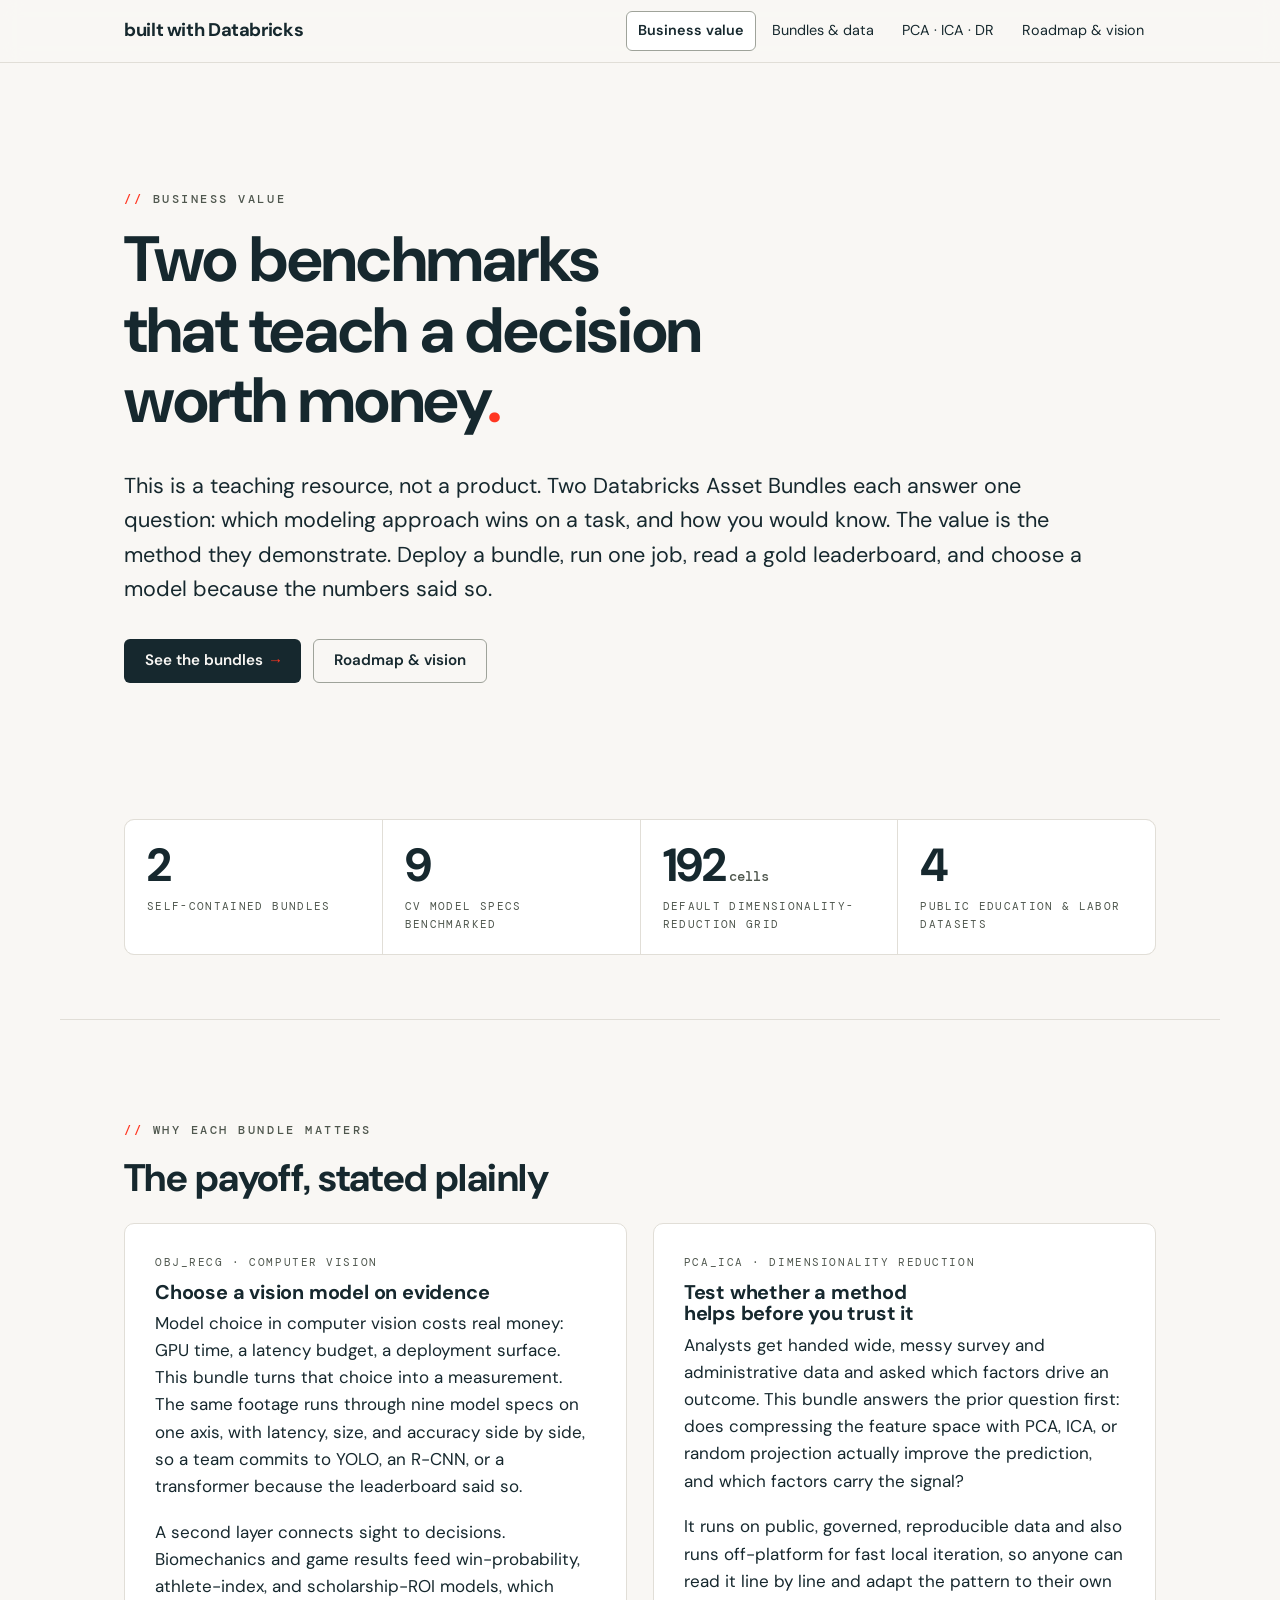
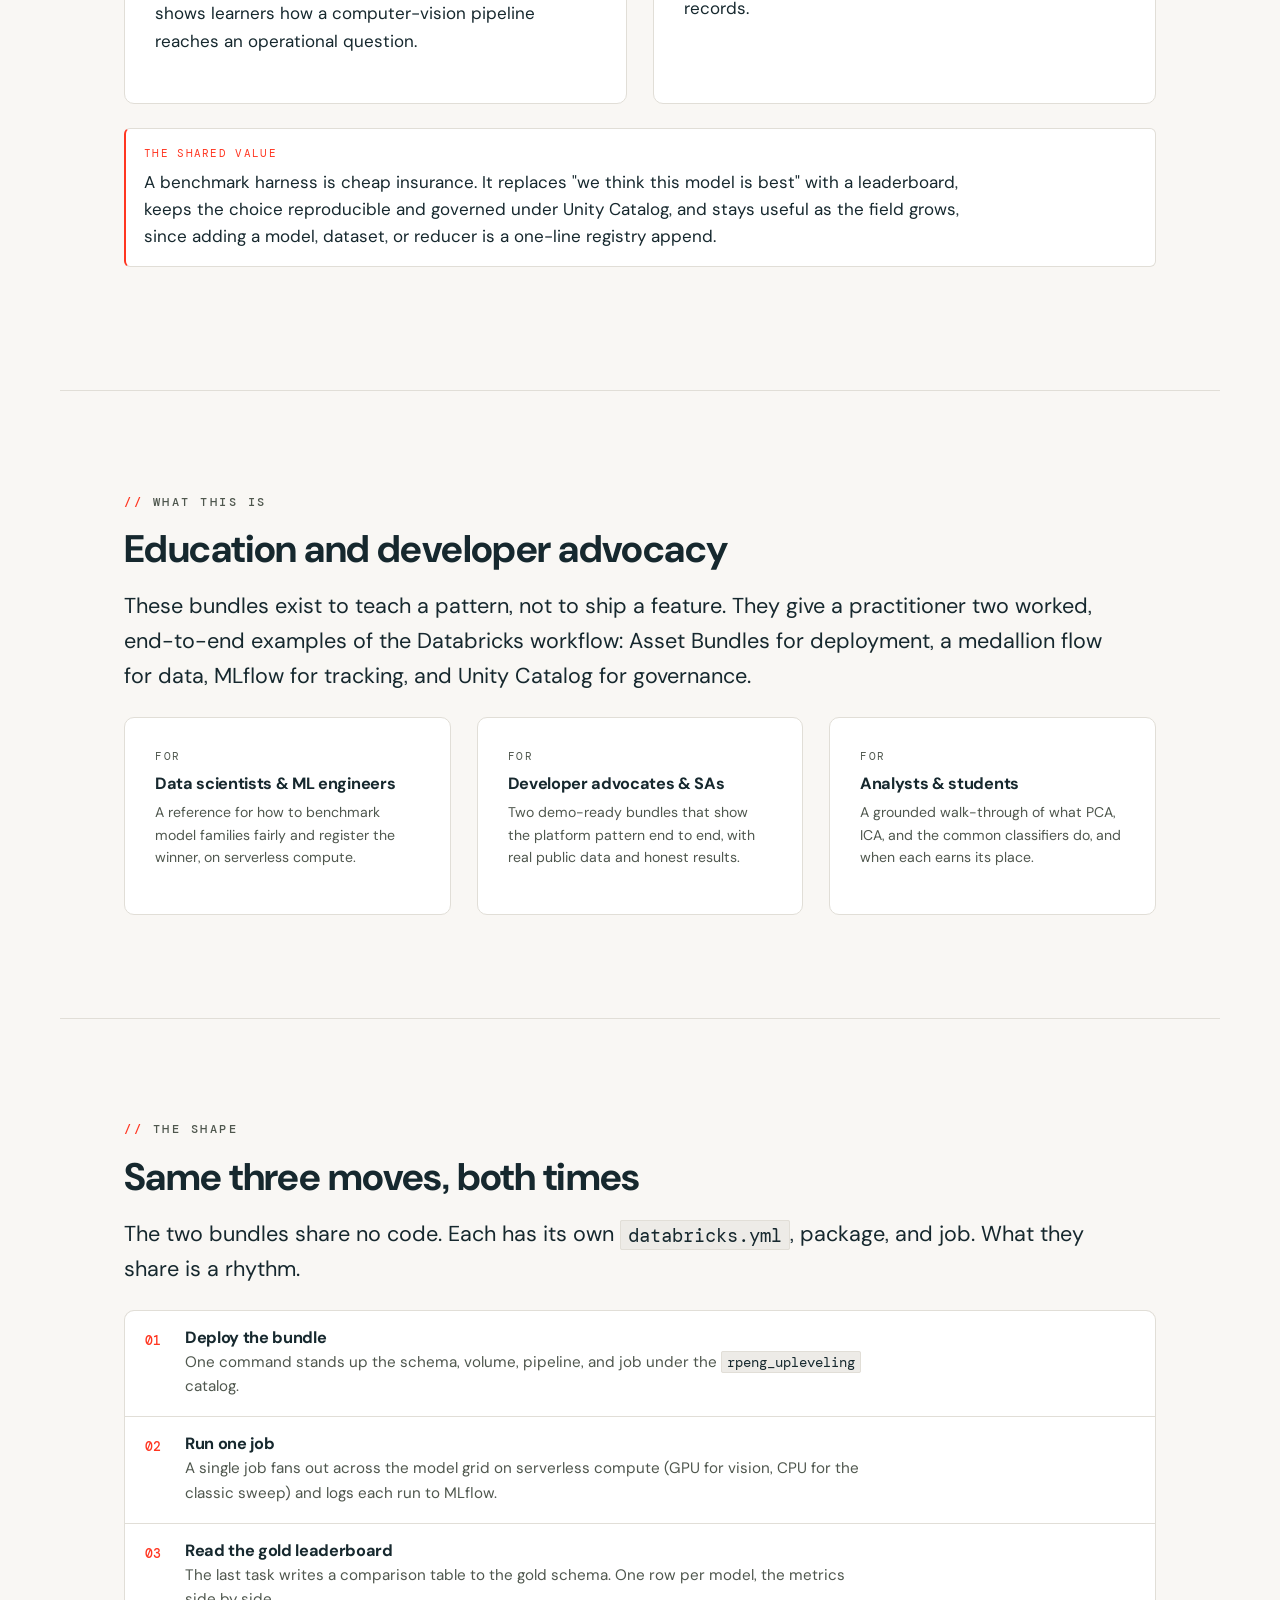
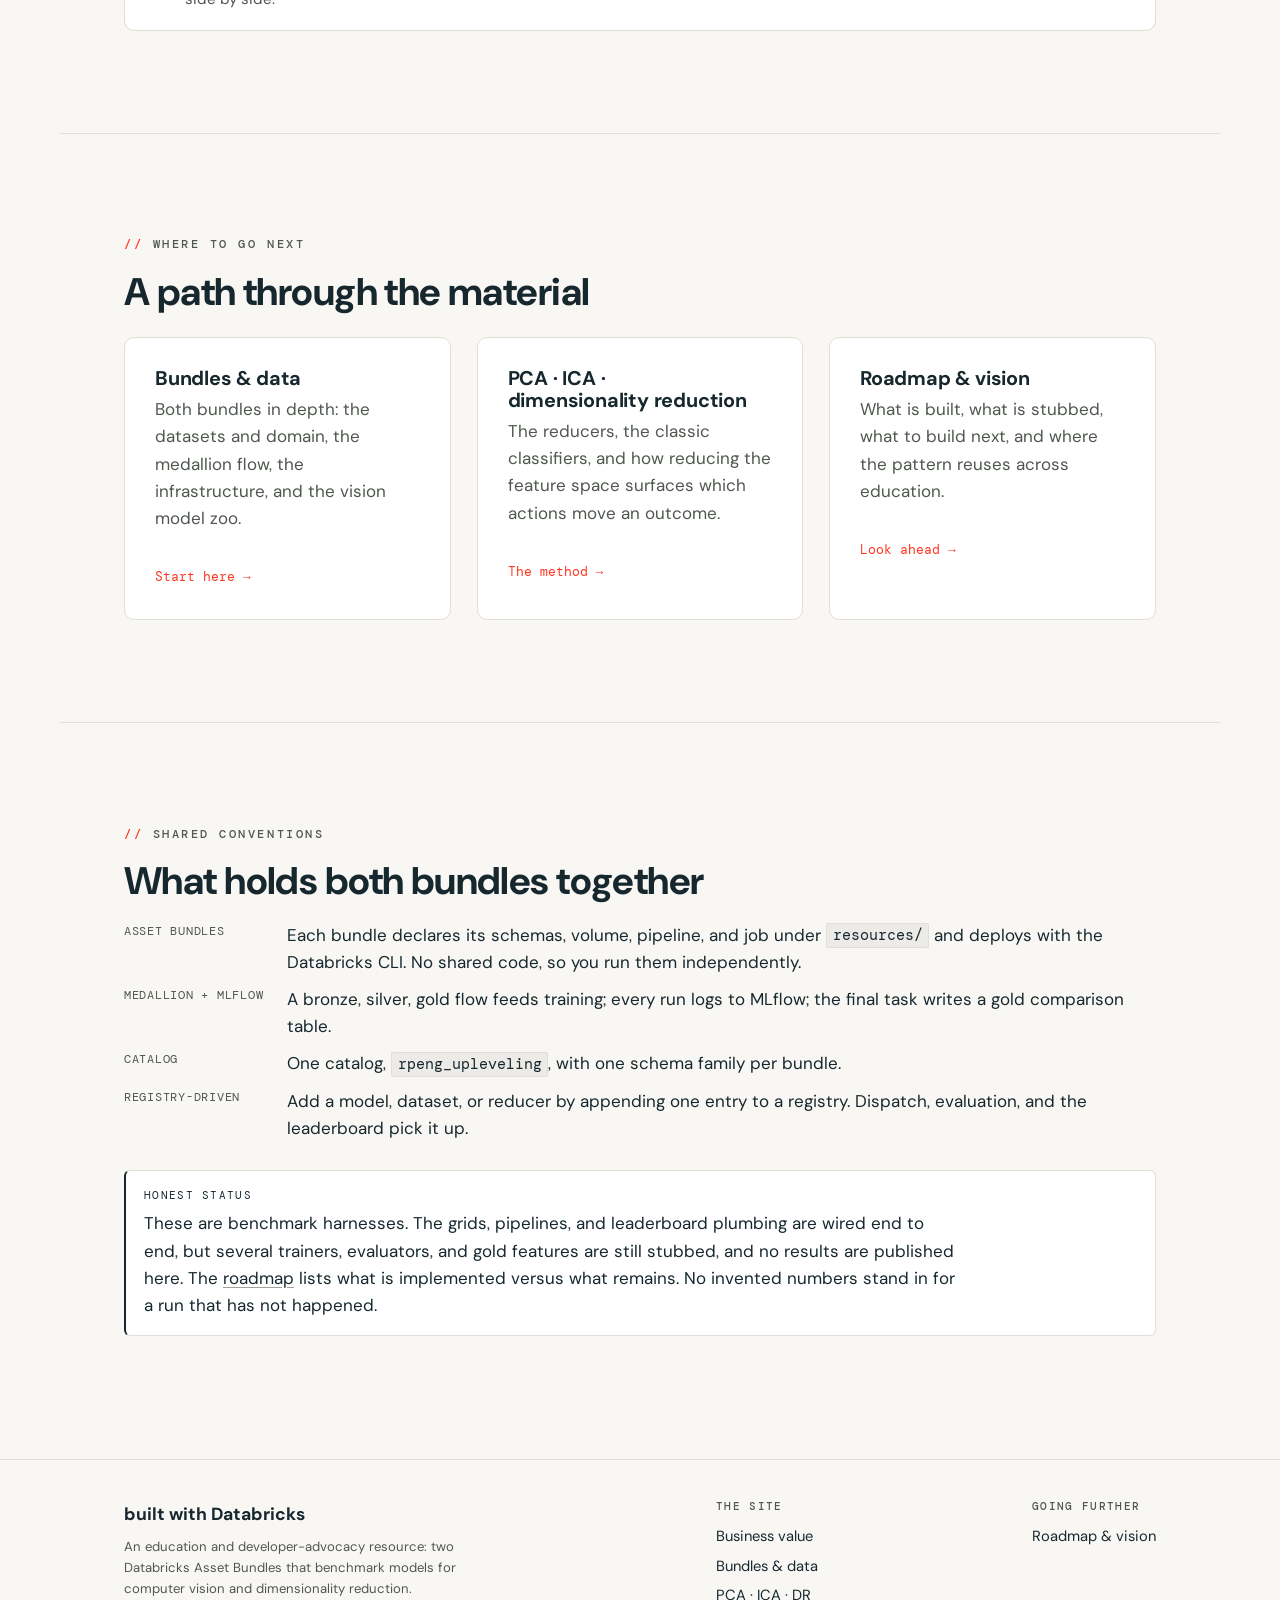
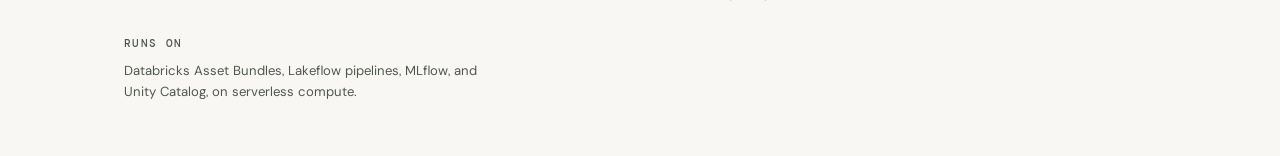
==== docs/index.html @ b453f52c "pushing codereviewed" ====
<!DOCTYPE html>
<html lang="en">
<head>
<meta charset="UTF-8">
<meta name="viewport" content="width=device-width, initial-scale=1.0">
<title>Business value · benchmark harnesses on Databricks</title>
<meta name="description" content="Why two Databricks Asset Bundle benchmark harnesses matter, as an education and developer-advocacy resource: choosing models on evidence, and reading outcomes with dimensionality reduction.">
<link rel="preconnect" href="https://fonts.googleapis.com">
<link rel="preconnect" href="https://fonts.gstatic.com" crossorigin>
<link href="https://fonts.googleapis.com/css2?family=DM+Sans:opsz,wght@9..40,400;9..40,500;9..40,600;9..40,700&family=DM+Mono:wght@400;500&display=swap" rel="stylesheet">
<link rel="stylesheet" href="assets/site.css">
</head>
<body data-od-id="page-value">
<a class="skip" href="#main">Skip to content</a>

<header class="nav">
  <div class="nav__inner">
    <a class="brand" href="index.html">built with Databricks</a>
    <button class="nav__toggle" aria-expanded="false" aria-controls="navlinks">Menu</button>
    <nav class="nav__links" id="navlinks" aria-label="Primary">
      <a href="index.html" aria-current="page">Business value</a>
      <a href="bundles.html">Bundles &amp; data</a>
      <a href="dr-methods.html">PCA · ICA · DR</a>
      <a href="roadmap.html">Roadmap &amp; vision</a>
    </nav>
  </div>
</header>

<main id="main">

  <section class="hero wrap" data-od-id="hero">
    <span class="kicker">Business value</span>
    <h1>Two benchmarks that teach a decision worth money<span class="dot">.</span></h1>
    <p class="lead">This is a teaching resource, not a product. Two Databricks Asset Bundles each answer one question: which modeling approach wins on a task, and how you would know. The value is the method they demonstrate. Deploy a bundle, run one job, read a gold leaderboard, and choose a model because the numbers said so.</p>
    <div class="hero__actions">
      <a class="btn btn--primary" href="bundles.html">See the bundles <span class="btn__arrow" aria-hidden="true">→</span></a>
      <a class="btn btn--ghost" href="roadmap.html">Roadmap &amp; vision</a>
    </div>
  </section>

  <section class="section section--tight wrap" aria-label="At a glance">
    <div class="statrow" data-od-id="stat-row">
      <div class="stat"><div class="stat__num">2</div><div class="stat__label">Self-contained bundles</div></div>
      <div class="stat"><div class="stat__num">9</div><div class="stat__label">CV model specs benchmarked</div></div>
      <div class="stat"><div class="stat__num">192<span class="u">cells</span></div><div class="stat__label">Default dimensionality-reduction grid</div></div>
      <div class="stat"><div class="stat__num">4</div><div class="stat__label">Public education &amp; labor datasets</div></div>
    </div>
  </section>

  <section class="section wrap" data-od-id="why-it-matters">
    <span class="kicker">Why each bundle matters</span>
    <h2>The payoff, stated plainly</h2>
    <div class="grid grid-2" style="margin-top:1.5rem">
      <div class="card" data-od-id="value-obj">
        <div class="card__meta">obj_recg · computer vision</div>
        <h3>Choose a vision model on evidence</h3>
        <p>Model choice in computer vision costs real money: GPU time, a latency budget, a deployment surface. This bundle turns that choice into a measurement. The same footage runs through nine model specs on one axis, with latency, size, and accuracy side by side, so a team commits to YOLO, an R-CNN, or a transformer because the leaderboard said so.</p>
        <p>A second layer connects sight to decisions. Biomechanics and game results feed win-probability, athlete-index, and scholarship-ROI models, which shows learners how a computer-vision pipeline reaches an operational question.</p>
      </div>
      <div class="card" data-od-id="value-pca">
        <div class="card__meta">pca_ica · dimensionality reduction</div>
        <h3>Test whether a method helps before you trust it</h3>
        <p>Analysts get handed wide, messy survey and administrative data and asked which factors drive an outcome. This bundle answers the prior question first: does compressing the feature space with PCA, ICA, or random projection actually improve the prediction, and which factors carry the signal?</p>
        <p>It runs on public, governed, reproducible data and also runs off-platform for fast local iteration, so anyone can read it line by line and adapt the pattern to their own records.</p>
      </div>
    </div>
    <div class="note" style="margin-top:1.5rem">
      <span class="note__k">The shared value</span>
      <p>A benchmark harness is cheap insurance. It replaces "we think this model is best" with a leaderboard, keeps the choice reproducible and governed under Unity Catalog, and stays useful as the field grows, since adding a model, dataset, or reducer is a one-line registry append.</p>
    </div>
  </section>

  <section class="section wrap" data-od-id="who-for">
    <span class="kicker">What this is</span>
    <h2>Education and developer advocacy</h2>
    <p class="lead">These bundles exist to teach a pattern, not to ship a feature. They give a practitioner two worked, end-to-end examples of the Databricks workflow: Asset Bundles for deployment, a medallion flow for data, MLflow for tracking, and Unity Catalog for governance.</p>
    <div class="grid grid-3" style="margin-top:1.25rem">
      <div class="card"><div class="card__meta">for</div><h4>Data scientists &amp; ML engineers</h4><p class="muted small">A reference for how to benchmark model families fairly and register the winner, on serverless compute.</p></div>
      <div class="card"><div class="card__meta">for</div><h4>Developer advocates &amp; SAs</h4><p class="muted small">Two demo-ready bundles that show the platform pattern end to end, with real public data and honest results.</p></div>
      <div class="card"><div class="card__meta">for</div><h4>Analysts &amp; students</h4><p class="muted small">A grounded walk-through of what PCA, ICA, and the common classifiers do, and when each earns its place.</p></div>
    </div>
  </section>

  <section class="section wrap" data-od-id="the-shape">
    <span class="kicker">The shape</span>
    <h2>Same three moves, both times</h2>
    <p class="lead">The two bundles share no code. Each has its own <code>databricks.yml</code>, package, and job. What they share is a rhythm.</p>
    <div class="flow" data-od-id="shape-flow">
      <div class="flow__step"><span class="flow__n">01</span><div><h4>Deploy the bundle</h4><p>One command stands up the schema, volume, pipeline, and job under the <code>rpeng_upleveling</code> catalog.</p></div></div>
      <div class="flow__step"><span class="flow__n">02</span><div><h4>Run one job</h4><p>A single job fans out across the model grid on serverless compute (GPU for vision, CPU for the classic sweep) and logs each run to MLflow.</p></div></div>
      <div class="flow__step"><span class="flow__n">03</span><div><h4>Read the gold leaderboard</h4><p>The last task writes a comparison table to the gold schema. One row per model, the metrics side by side.</p></div></div>
    </div>
  </section>

  <section class="section wrap" data-od-id="learn">
    <span class="kicker">Where to go next</span>
    <h2>A path through the material</h2>
    <div class="grid grid-3" style="margin-top:1.5rem">
      <a class="card card--link" href="bundles.html"><h3>Bundles &amp; data</h3><p class="muted">Both bundles in depth: the datasets and domain, the medallion flow, the infrastructure, and the vision model zoo.</p><span class="card__more">Start here →</span></a>
      <a class="card card--link" href="dr-methods.html"><h3>PCA · ICA · dimensionality reduction</h3><p class="muted">The reducers, the classic classifiers, and how reducing the feature space surfaces which actions move an outcome.</p><span class="card__more">The method →</span></a>
      <a class="card card--link" href="roadmap.html"><h3>Roadmap &amp; vision</h3><p class="muted">What is built, what is stubbed, what to build next, and where the pattern reuses across education.</p><span class="card__more">Look ahead →</span></a>
    </div>
  </section>

  <section class="section wrap" data-od-id="conventions">
    <span class="kicker">Shared conventions</span>
    <h2>What holds both bundles together</h2>
    <dl class="dl" style="margin-top:1rem">
      <dt>Asset Bundles</dt><dd>Each bundle declares its schemas, volume, pipeline, and job under <code>resources/</code> and deploys with the Databricks CLI. No shared code, so you run them independently.</dd>
      <dt>Medallion + MLflow</dt><dd>A bronze, silver, gold flow feeds training; every run logs to MLflow; the final task writes a gold comparison table.</dd>
      <dt>Catalog</dt><dd>One catalog, <code>rpeng_upleveling</code>, with one schema family per bundle.</dd>
      <dt>Registry-driven</dt><dd>Add a model, dataset, or reducer by appending one entry to a registry. Dispatch, evaluation, and the leaderboard pick it up.</dd>
    </dl>
    <div class="note note--warn" style="margin-top:1.75rem">
      <span class="note__k">Honest status</span>
      <p>These are benchmark harnesses. The grids, pipelines, and leaderboard plumbing are wired end to end, but several trainers, evaluators, and gold features are still stubbed, and no results are published here. The <a href="roadmap.html">roadmap</a> lists what is implemented versus what remains. No invented numbers stand in for a run that has not happened.</p>
    </div>
  </section>

</main>

<footer class="foot">
  <div class="foot__inner">
    <div class="foot__col">
      <div class="foot__brand">built with Databricks</div>
      <p class="foot__note">An education and developer-advocacy resource: two Databricks Asset Bundles that benchmark models for computer vision and dimensionality reduction.</p>
    </div>
    <div class="foot__col">
      <h4>The site</h4>
      <a href="index.html">Business value</a>
      <a href="bundles.html">Bundles &amp; data</a>
      <a href="dr-methods.html">PCA · ICA · DR</a>
    </div>
    <div class="foot__col">
      <h4>Going further</h4>
      <a href="roadmap.html">Roadmap &amp; vision</a>
    </div>
    <div class="foot__col">
      <h4>Runs on</h4>
      <p class="foot__note">Databricks Asset Bundles, Lakeflow pipelines, MLflow, and Unity Catalog, on serverless compute.</p>
    </div>
  </div>
</footer>

<script src="assets/site.js"></script>
</body>
</html>
---- docs/assets/site.css ----
/* ============================================================
   levelup — Databricks FDE visual system
   Tokens are the six registered brand literals; every other
   colour is derived from them with color-mix() in oklch so no
   raw hex leaks into the sheet.
   ============================================================ */

:root {
  /* --- registered palette (the only raw literals allowed) --- */
  --bg:      #f9f7f4; /* Oat Light — paper            */
  --surface: #ffffff; /* White — card                 */
  --fg:      #16282e; /* Navy 700 — ink               */
  --muted:   #8a847e; /* Warm 500 — secondary         */
  --border:  #e1ded7; /* Warm 300 — hairline          */
  --accent:  #ff3621; /* Databricks Lava — punctuation */

  /* --- derived tones (oklch mixes of the six) --- */
  --muted-strong: color-mix(in oklch, var(--muted) 52%, var(--fg)); /* ≥4.5:1 on paper for small text */
  --surface-hover: color-mix(in oklch, var(--fg) 4%, var(--surface));
  --bg-hover:      color-mix(in oklch, var(--fg) 5%, var(--bg));
  --accent-hover:  color-mix(in oklch, var(--accent) 88%, var(--fg));
  --accent-tint:   color-mix(in oklch, var(--accent) 8%, var(--surface));
  --rule-strong:   color-mix(in oklch, var(--fg) 30%, var(--border));
  --focus:         color-mix(in oklch, var(--accent) 45%, transparent);

  /* --- type --- */
  --sans: "DM Sans", system-ui, -apple-system, "Segoe UI", sans-serif;
  --mono: "DM Mono", ui-monospace, "SF Mono", Menlo, monospace;

  /* --- scale: 4px base --- */
  --r-sm: 2px;
  --r-md: 6px;
  --r-lg: 10px;
  --gutter: clamp(20px, 5vw, 64px);
  --maxw: 1160px;
}

* { box-sizing: border-box; }

html { -webkit-text-size-adjust: 100%; scroll-behavior: smooth; }

body {
  margin: 0;
  background: var(--bg);
  color: var(--fg);
  font-family: var(--sans);
  font-size: 17px;
  line-height: 1.6;
  font-feature-settings: "ss01" 1, "cv05" 1;
  -webkit-font-smoothing: antialiased;
  text-rendering: optimizeLegibility;
}

/* ---------- typography ---------- */
h1, h2, h3, h4 {
  font-family: var(--sans);
  font-weight: 700;
  letter-spacing: -0.02em;
  line-height: 1.1;
  margin: 0 0 0.5em;
  text-wrap: balance;
}
h1 { font-size: clamp(2.4rem, 5.2vw, 4rem); }
h2 { font-size: clamp(1.7rem, 3.2vw, 2.4rem); letter-spacing: -0.015em; }
h3 { font-size: 1.24rem; letter-spacing: -0.01em; }
h4 { font-size: 1.02rem; }

p { margin: 0 0 1.1em; max-width: 68ch; }
.lead { font-size: clamp(1.12rem, 1.8vw, 1.35rem); color: var(--fg); max-width: 66ch; }

a { color: var(--fg); text-decoration-color: var(--rule-strong); text-underline-offset: 3px; }
a:hover { text-decoration-color: var(--accent); }

strong { font-weight: 700; }
code, .mono { font-family: var(--mono); font-size: 0.9em; }
:not(pre) > code {
  background: var(--bg-hover);
  border: 1px solid var(--border);
  border-radius: var(--r-sm);
  padding: 0.08em 0.36em;
  color: var(--fg);
}

/* the closing lava period on display headings */
.dot { color: var(--accent); }

/* kicker / eyebrow: DM Mono, uppercase, wide tracking, // prefix */
.kicker {
  font-family: var(--mono);
  font-size: 0.72rem;
  font-weight: 500;
  letter-spacing: 0.22em;
  text-transform: uppercase;
  color: var(--muted-strong);
  margin: 0 0 1rem;
  display: block;
}
.kicker::before { content: "// "; color: var(--accent); }

/* ---------- layout primitives ---------- */
.wrap { max-width: var(--maxw); margin-inline: auto; padding-inline: var(--gutter); }
.section { padding-block: clamp(48px, 8vw, 104px); }
.section--tight { padding-block: clamp(36px, 5vw, 64px); }
.section + .section { border-top: 1px solid var(--border); }
.stack > * + * { margin-top: 1.5rem; }
.divider { height: 1px; background: var(--border); border: 0; margin: 0; }
.rule-strong { height: 2px; background: var(--fg); border: 0; width: 56px; margin: 0 0 1.5rem; }

.grid { display: grid; gap: clamp(16px, 2vw, 28px); }
.grid-2 { grid-template-columns: repeat(2, 1fr); }
.grid-3 { grid-template-columns: repeat(3, 1fr); }
.grid-4 { grid-template-columns: repeat(4, 1fr); }
@media (max-width: 860px) {
  .grid-2, .grid-3, .grid-4 { grid-template-columns: 1fr; }
}

/* ---------- skip link ---------- */
.skip {
  position: absolute; left: -9999px; top: 0; z-index: 100;
  background: var(--fg); color: var(--bg);
  padding: 10px 16px; border-radius: var(--r-md);
}
.skip:focus { left: 12px; top: 12px; }

/* ---------- top navigation ---------- */
.nav {
  position: sticky; top: 0; z-index: 40;
  background: color-mix(in oklch, var(--bg) 88%, transparent);
  backdrop-filter: saturate(1.2) blur(10px);
  border-bottom: 1px solid var(--border);
}
.nav__inner {
  max-width: var(--maxw); margin-inline: auto;
  padding: 0 var(--gutter);
  display: flex; align-items: center; gap: 20px;
  min-height: 62px;
}
.brand {
  font-weight: 700; font-size: 1.15rem; letter-spacing: -0.02em;
  text-decoration: none; color: var(--fg); white-space: nowrap;
}
.brand .dot { color: var(--accent); }
.brand__tag {
  font-family: var(--mono); font-size: 0.62rem; font-weight: 500;
  letter-spacing: 0.16em; text-transform: uppercase;
  color: var(--muted-strong);
  border-left: 1px solid var(--border);
  padding-left: 10px; margin-left: 10px;
}
.nav__links { display: flex; gap: 4px; margin-left: auto; align-items: center; flex-wrap: wrap; }
.nav__links a {
  font-size: 0.9rem; text-decoration: none; color: var(--fg);
  padding: 7px 11px; border-radius: var(--r-md);
  border: 1px solid transparent; white-space: nowrap;
}
.nav__links a:hover { background: var(--bg-hover); border-color: var(--border); }
.nav__links a[aria-current="page"] {
  background: var(--surface); border-color: var(--rule-strong); font-weight: 600;
}
.nav__toggle {
  display: none; margin-left: auto;
  background: var(--surface); border: 1px solid var(--border); border-radius: var(--r-md);
  font-family: var(--mono); font-size: 0.75rem; letter-spacing: 0.08em; text-transform: uppercase;
  color: var(--fg); padding: 8px 12px; cursor: pointer;
}
@media (max-width: 820px) {
  .nav__toggle { display: inline-block; }
  .nav__links {
    display: none; width: 100%; margin: 0; padding: 8px 0 14px;
    flex-direction: column; align-items: stretch;
  }
  .nav__links.open { display: flex; }
  .nav__inner { flex-wrap: wrap; }
  .nav__links a { padding: 11px 12px; }
}

/* ---------- buttons ---------- */
.btn {
  display: inline-flex; align-items: center; gap: 8px;
  font-family: var(--sans); font-size: 0.95rem; font-weight: 600;
  padding: 12px 20px; border-radius: var(--r-md);
  text-decoration: none; cursor: pointer; border: 1px solid transparent;
  min-height: 44px; line-height: 1;
}
/* Primary = solid ink; oat text clears ~13:1. Lava stays punctuation, never fill. */
.btn--primary { background: var(--fg); color: var(--bg); }
.btn--primary:hover { background: color-mix(in oklch, var(--fg) 86%, var(--accent)); color: var(--bg); }
.btn--ghost { background: transparent; color: var(--fg); border-color: var(--rule-strong); }
.btn--ghost:hover { background: var(--surface); border-color: var(--fg); }
.btn__arrow { font-family: var(--mono); color: var(--accent); }

/* ---------- cards ---------- */
.card {
  background: var(--surface);
  border: 1px solid var(--border);
  border-radius: var(--r-lg);
  padding: clamp(20px, 2.4vw, 30px);
}
.card--link { text-decoration: none; color: var(--fg); display: block; transition: border-color .15s ease; }
.card--link:hover { border-color: var(--rule-strong); background: var(--surface-hover); }
.card h3 { margin-bottom: 0.4rem; }
.card__meta {
  font-family: var(--mono); font-size: 0.7rem; letter-spacing: 0.14em;
  text-transform: uppercase; color: var(--muted-strong); margin-bottom: 0.6rem;
}
.card__more {
  font-family: var(--mono); font-size: 0.8rem; color: var(--accent);
  margin-top: 1rem; display: inline-block;
}

/* ---------- badges / pills (pills only for status) ---------- */
.badge {
  display: inline-flex; align-items: center; gap: 6px;
  font-family: var(--mono); font-size: 0.68rem; font-weight: 500;
  letter-spacing: 0.1em; text-transform: uppercase;
  padding: 4px 10px; border: 1px solid var(--border); border-radius: var(--r-sm);
  color: var(--muted-strong); background: var(--bg);
}
.pill {
  display: inline-flex; align-items: center; gap: 6px;
  font-family: var(--mono); font-size: 0.66rem; font-weight: 500;
  letter-spacing: 0.09em; text-transform: uppercase;
  padding: 4px 12px; border-radius: 999px; border: 1px solid var(--border);
  color: var(--muted-strong); background: var(--surface);
}
.pill--live   { color: var(--fg); border-color: var(--rule-strong); }
.pill--live::before { content: ""; width: 7px; height: 7px; border-radius: 999px; background: var(--accent); }
.pill--todo   { color: var(--muted-strong); }
.pill--accent { color: var(--accent); border-color: color-mix(in oklch, var(--accent) 40%, var(--border)); }

/* ---------- stat blocks: numerals as graphics ---------- */
.statrow { display: grid; grid-template-columns: repeat(auto-fit, minmax(160px, 1fr)); gap: 1px; background: var(--border); border: 1px solid var(--border); border-radius: var(--r-lg); overflow: hidden; }
.stat { background: var(--surface); padding: 22px 22px 20px; }
.stat__num { font-size: clamp(2rem, 4vw, 2.9rem); font-weight: 700; letter-spacing: -0.03em; line-height: 1; }
.stat__num .u { font-family: var(--mono); font-size: 0.9rem; font-weight: 500; color: var(--muted-strong); letter-spacing: 0; margin-left: 4px; }
.stat__label { font-family: var(--mono); font-size: 0.7rem; letter-spacing: 0.12em; text-transform: uppercase; color: var(--muted-strong); margin-top: 10px; }

/* ---------- tables ---------- */
.table-wrap { overflow-x: auto; border: 1px solid var(--border); border-radius: var(--r-lg); }
table.tbl { width: 100%; border-collapse: collapse; font-size: 0.92rem; background: var(--surface); }
table.tbl caption { text-align: left; padding: 14px 16px 0; color: var(--muted-strong); font-family: var(--mono); font-size: 0.72rem; letter-spacing: 0.1em; text-transform: uppercase; }
.tbl th, .tbl td { text-align: left; padding: 13px 16px; vertical-align: top; border-bottom: 1px solid var(--border); }
.tbl thead th {
  font-family: var(--mono); font-size: 0.68rem; letter-spacing: 0.1em; text-transform: uppercase;
  color: var(--muted-strong); font-weight: 500; border-bottom: 2px solid var(--fg);
  background: var(--bg); position: sticky; top: 0;
}
.tbl tbody tr:last-child td { border-bottom: 0; }
.tbl tbody tr:hover { background: var(--surface-hover); }
.tbl td.mono, .tbl th.mono { font-family: var(--mono); font-size: 0.85rem; }
.tbl .best { color: var(--accent); font-weight: 600; }

/* ---------- code blocks ---------- */
pre {
  background: var(--fg); color: var(--bg);
  border-radius: var(--r-md); padding: 18px 20px; overflow-x: auto;
  font-family: var(--mono); font-size: 0.84rem; line-height: 1.65; margin: 0 0 1.2em;
}
pre code { background: none; border: 0; padding: 0; color: inherit; }
pre .c { color: color-mix(in oklch, var(--bg) 55%, var(--muted)); } /* comment */
pre .k { color: color-mix(in oklch, var(--accent) 70%, var(--bg)); } /* keyword/accent */

/* ---------- callouts ---------- */
.note {
  border: 1px solid var(--border); border-left: 2px solid var(--accent);
  border-radius: var(--r-md); background: var(--surface);
  padding: 16px 18px; margin: 0 0 1.2em;
}
.note__k { font-family: var(--mono); font-size: 0.68rem; letter-spacing: 0.12em; text-transform: uppercase; color: var(--accent); display: block; margin-bottom: 6px; }
.note p:last-child { margin-bottom: 0; }
.note--warn { border-left-color: var(--fg); }
.note--warn .note__k { color: var(--fg); }

/* ---------- hero ---------- */
.hero { padding-block: clamp(56px, 10vw, 128px) clamp(40px, 6vw, 72px); position: relative; }
.hero h1 { max-width: 16ch; }
.hero .lead { margin-top: 1.2rem; }
.hero__actions { display: flex; gap: 12px; flex-wrap: wrap; margin-top: 2rem; }

/* big index numeral in section corners */
.mark-num {
  font-family: var(--mono); font-weight: 500; color: var(--muted);
  font-size: 0.8rem; letter-spacing: 0.1em;
}

/* definition list for feature/spec pairs */
.dl { display: grid; grid-template-columns: max-content 1fr; gap: 10px 24px; margin: 0; }
.dl dt { font-family: var(--mono); font-size: 0.78rem; letter-spacing: 0.06em; text-transform: uppercase; color: var(--muted-strong); }
.dl dd { margin: 0; }
@media (max-width: 620px){ .dl { grid-template-columns: 1fr; gap: 2px 0; } .dl dd { margin-bottom: 10px; } }

/* step / flow list */
.flow { display: grid; gap: 1px; background: var(--border); border: 1px solid var(--border); border-radius: var(--r-lg); overflow: hidden; }
.flow__step { background: var(--surface); padding: 18px 20px; display: grid; grid-template-columns: auto 1fr; gap: 16px; align-items: start; }
.flow__n { font-family: var(--mono); font-weight: 500; color: var(--accent); font-size: 0.8rem; padding-top: 2px; min-width: 3ch; }
.flow__step h4 { margin: 0 0 3px; }
.flow__step p { margin: 0; color: var(--muted-strong); font-size: 0.95rem; }

/* tag list */
.tags { display: flex; flex-wrap: wrap; gap: 8px; padding: 0; margin: 0; list-style: none; }

/* ---------- footer ---------- */
.foot { border-top: 1px solid var(--border); background: var(--bg); }
.foot__inner { max-width: var(--maxw); margin-inline: auto; padding: 40px var(--gutter); display: flex; flex-wrap: wrap; gap: 24px 48px; justify-content: space-between; align-items: start; }
.foot__col h4 { font-family: var(--mono); font-size: 0.7rem; letter-spacing: 0.12em; text-transform: uppercase; color: var(--muted-strong); font-weight: 500; margin-bottom: 10px; }
.foot__col a { display: block; text-decoration: none; color: var(--fg); font-size: 0.92rem; padding: 3px 0; }
.foot__col a:hover { color: var(--accent); }
.foot__brand { font-weight: 700; font-size: 1.1rem; }
.foot__note { color: var(--muted-strong); font-size: 0.82rem; max-width: 42ch; margin-top: 8px; }

/* ---------- focus ring (every focusable element) ---------- */
:focus-visible { outline: 2px solid var(--accent); outline-offset: 2px; border-radius: var(--r-sm); }

/* ---------- misc ---------- */
.center { text-align: center; }
.muted { color: var(--muted-strong); }
.accent { color: var(--accent); }
.small { font-size: 0.88rem; }
.nowrap { white-space: nowrap; }
img { max-width: 100%; height: auto; display: block; }

@media (prefers-reduced-motion: reduce) {
  * { scroll-behavior: auto !important; transition: none !important; }
}
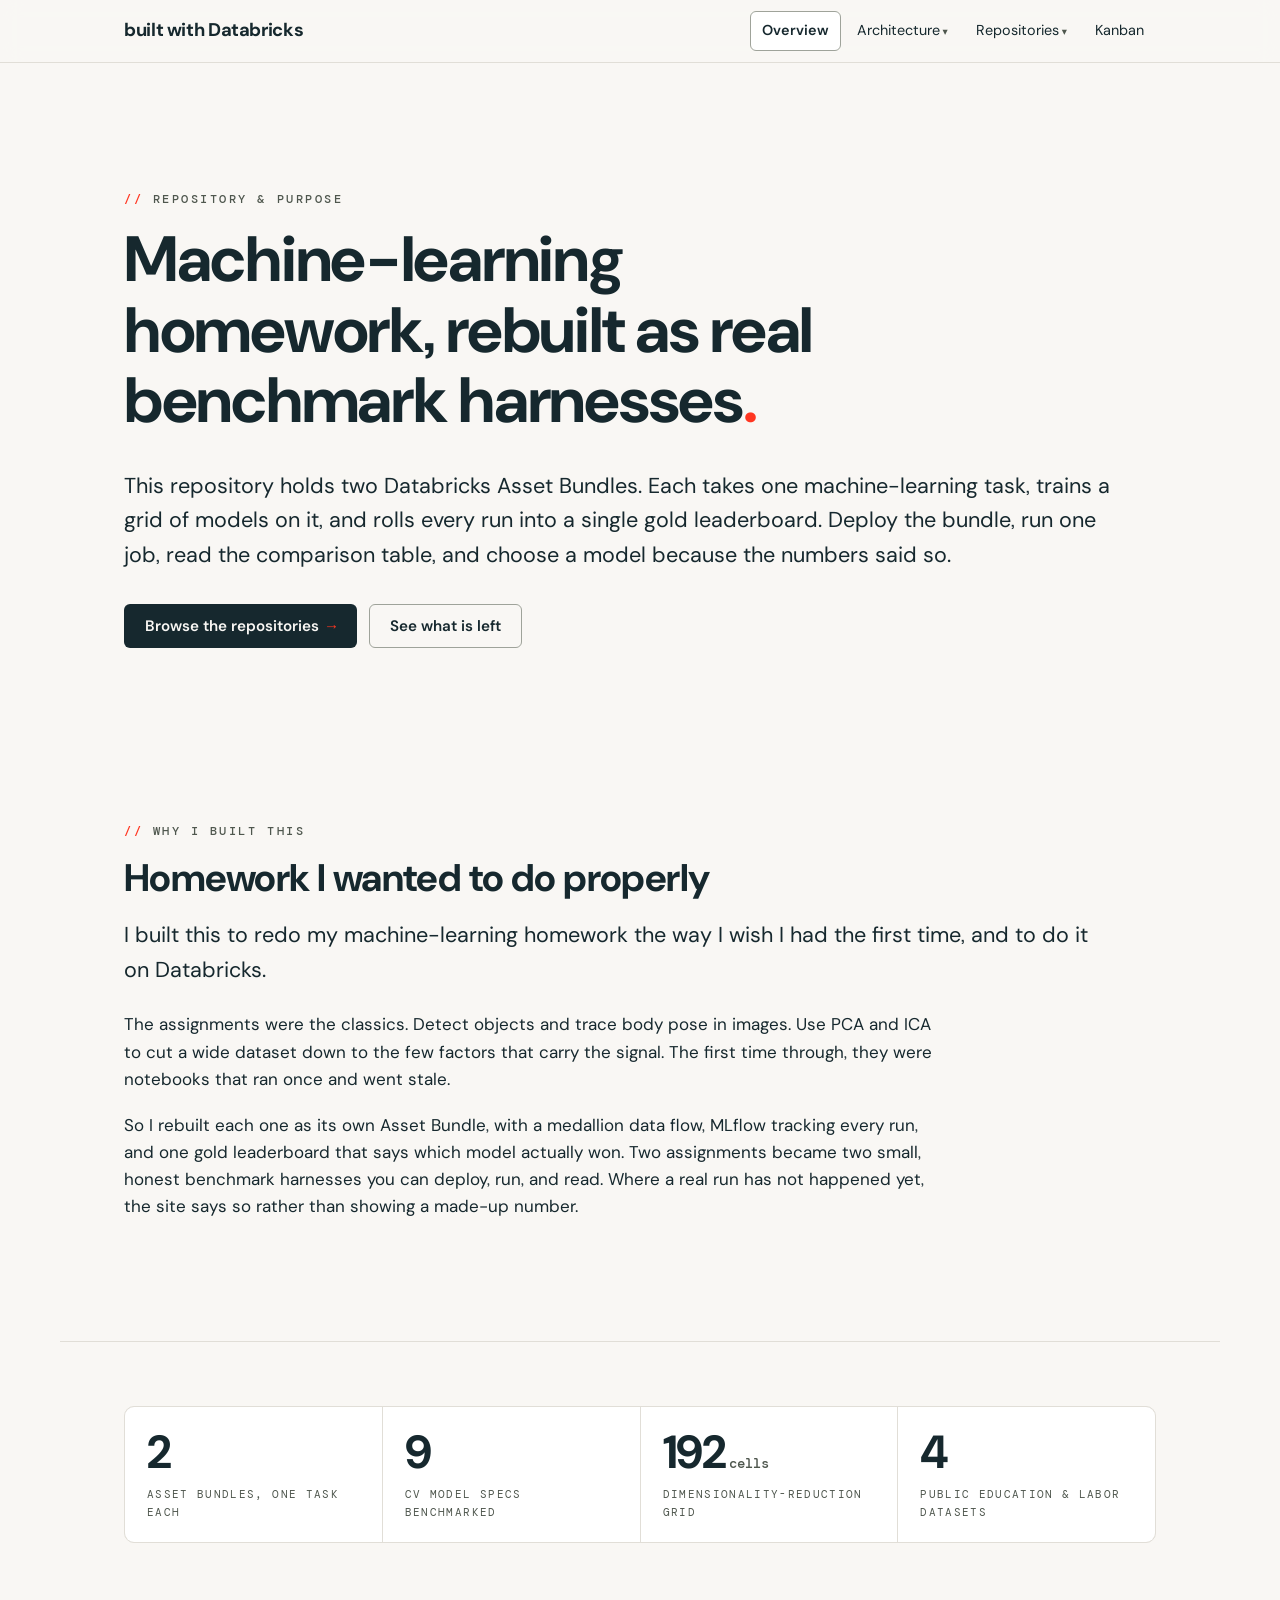
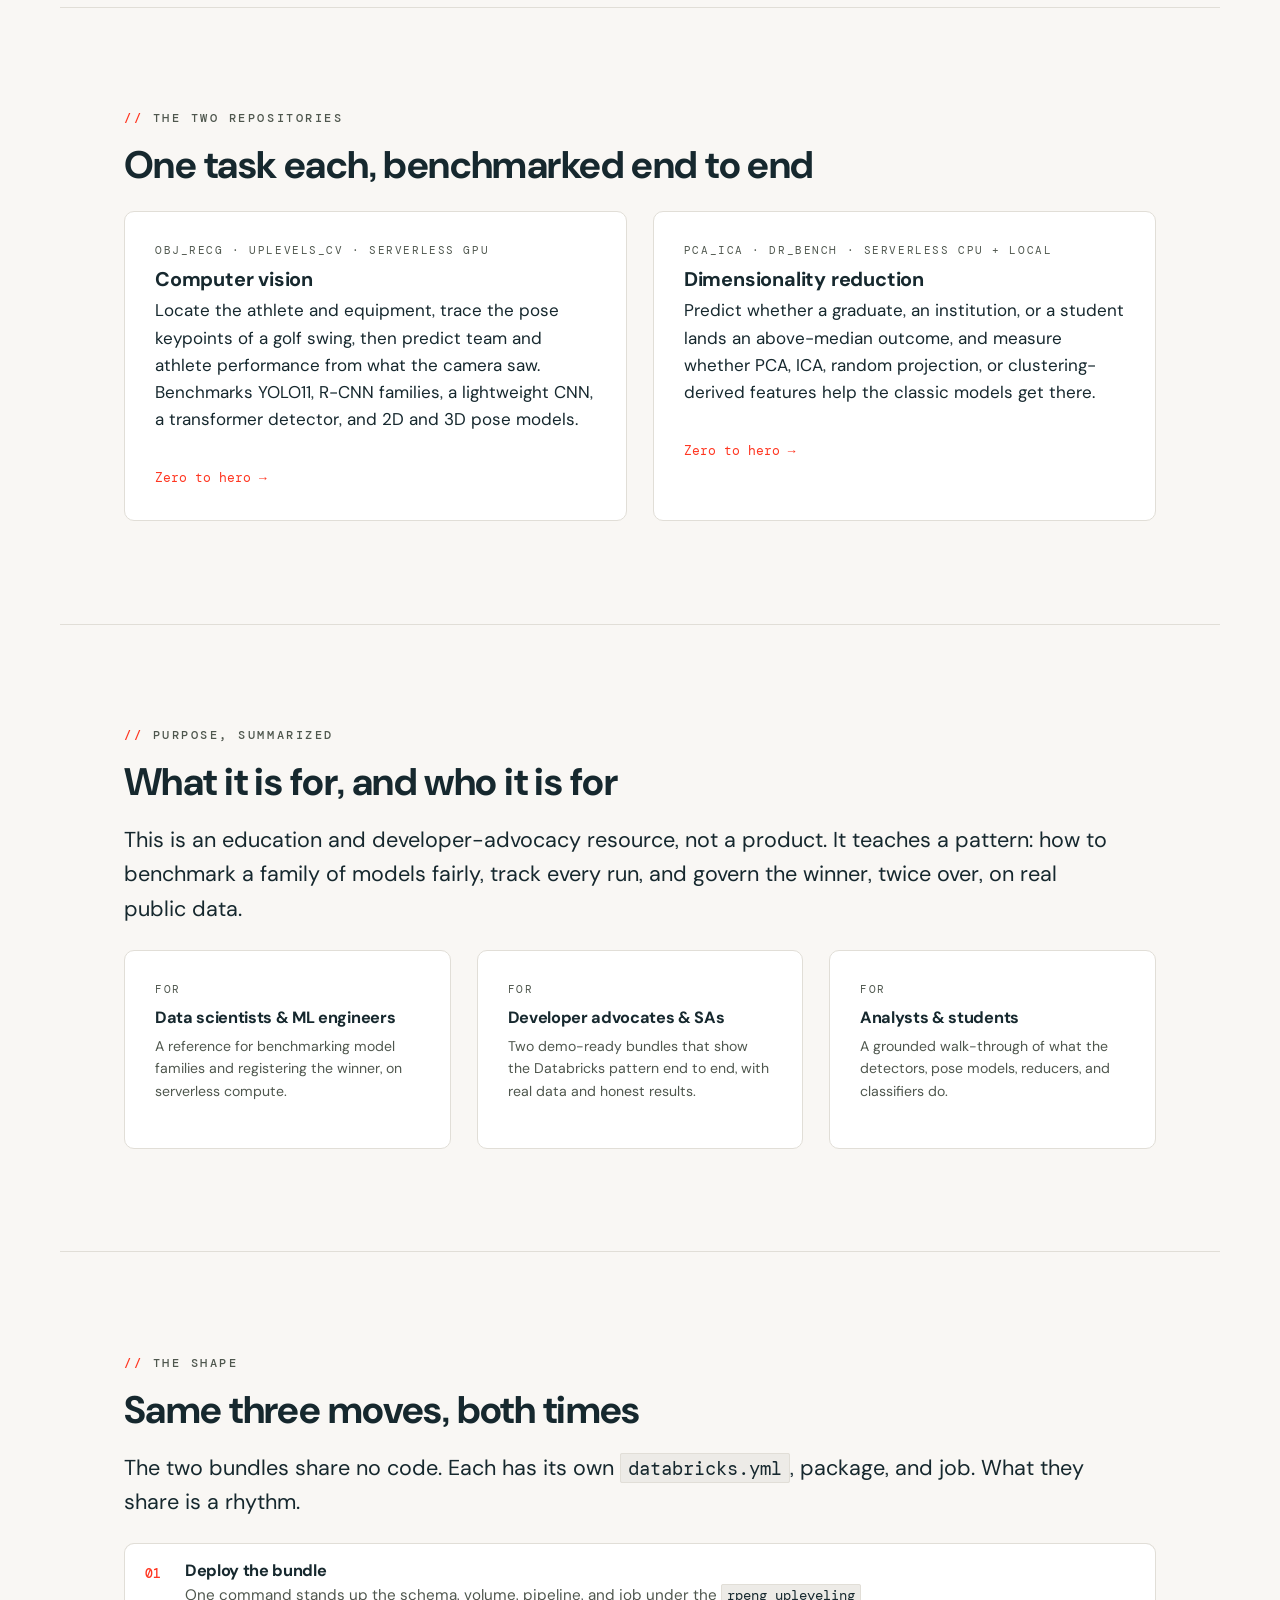
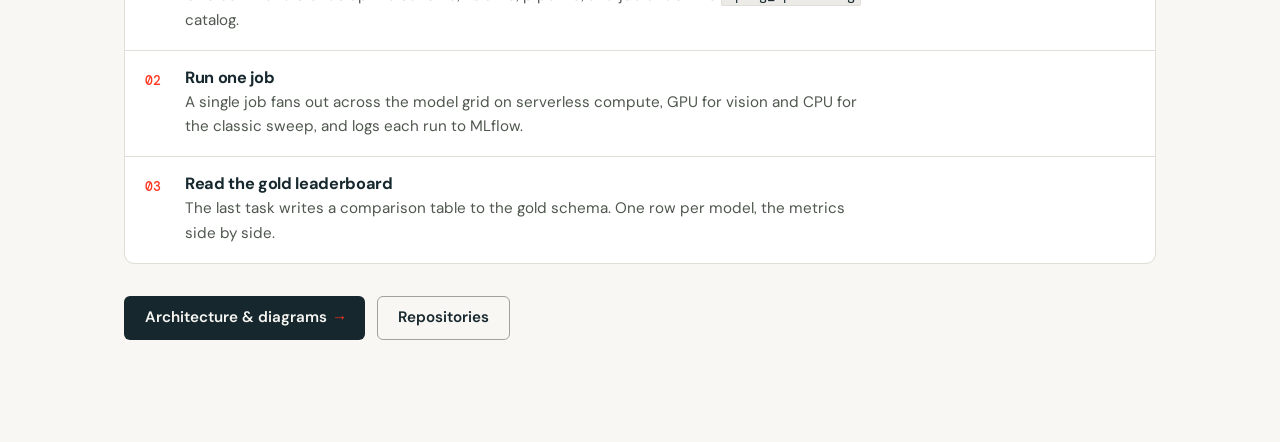
==== commit 4cc72db5: "updating site" ====
--- a/docs/index.html
+++ b/docs/index.html
@@ -3,25 +3,37 @@
 <head>
 <meta charset="UTF-8">
 <meta name="viewport" content="width=device-width, initial-scale=1.0">
-<title>Business value · benchmark harnesses on Databricks</title>
-<meta name="description" content="Why two Databricks Asset Bundle benchmark harnesses matter, as an education and developer-advocacy resource: choosing models on evidence, and reading outcomes with dimensionality reduction.">
+<title>Overview · benchmark harnesses on Databricks</title>
+<meta name="description" content="Two Databricks Asset Bundles that rebuild machine-learning coursework as real benchmark harnesses: a computer-vision repo and a dimensionality-reduction repo, deployed, run, and read on Databricks.">
 <link rel="preconnect" href="https://fonts.googleapis.com">
 <link rel="preconnect" href="https://fonts.gstatic.com" crossorigin>
 <link href="https://fonts.googleapis.com/css2?family=DM+Sans:opsz,wght@9..40,400;9..40,500;9..40,600;9..40,700&family=DM+Mono:wght@400;500&display=swap" rel="stylesheet">
 <link rel="stylesheet" href="assets/site.css">
 </head>
-<body data-od-id="page-value">
+<body data-od-id="page-overview">
 <a class="skip" href="#main">Skip to content</a>
 
-<header class="nav">
+<header class="nav" data-od-id="nav">
   <div class="nav__inner">
     <a class="brand" href="index.html">built with Databricks</a>
     <button class="nav__toggle" aria-expanded="false" aria-controls="navlinks">Menu</button>
     <nav class="nav__links" id="navlinks" aria-label="Primary">
-      <a href="index.html" aria-current="page">Business value</a>
-      <a href="bundles.html">Bundles &amp; data</a>
-      <a href="dr-methods.html">PCA · ICA · DR</a>
-      <a href="roadmap.html">Roadmap &amp; vision</a>
+      <a href="index.html" aria-current="page">Overview</a>
+      <div class="nav__group">
+        <a href="architecture.html" class="nav__parent">Architecture</a>
+        <div class="nav__menu">
+          <a href="arch-cv.html">Computer vision</a>
+          <a href="arch-dr.html">Dimensionality reduction</a>
+        </div>
+      </div>
+      <div class="nav__group">
+        <a href="repositories.html" class="nav__parent">Repositories</a>
+        <div class="nav__menu">
+          <a href="repo-cv.html">Computer vision</a>
+          <a href="repo-dr.html">Dimensionality reduction</a>
+        </div>
+      </div>
+      <a href="kanban.html">Kanban</a>
     </nav>
   </div>
 </header>
@@ -29,119 +41,79 @@
 <main id="main">
 
   <section class="hero wrap" data-od-id="hero">
-    <span class="kicker">Business value</span>
-    <h1>Two benchmarks that teach a decision worth money<span class="dot">.</span></h1>
-    <p class="lead">This is a teaching resource, not a product. Two Databricks Asset Bundles each answer one question: which modeling approach wins on a task, and how you would know. The value is the method they demonstrate. Deploy a bundle, run one job, read a gold leaderboard, and choose a model because the numbers said so.</p>
+    <span class="kicker">Repository &amp; purpose</span>
+    <h1>Machine-learning homework, rebuilt as real benchmark harnesses<span class="dot">.</span></h1>
+    <p class="lead">This repository holds two Databricks Asset Bundles. Each takes one machine-learning task, trains a grid of models on it, and rolls every run into a single gold leaderboard. Deploy the bundle, run one job, read the comparison table, and choose a model because the numbers said so.</p>
     <div class="hero__actions">
-      <a class="btn btn--primary" href="bundles.html">See the bundles <span class="btn__arrow" aria-hidden="true">→</span></a>
-      <a class="btn btn--ghost" href="roadmap.html">Roadmap &amp; vision</a>
+      <a class="btn btn--primary" href="repositories.html">Browse the repositories <span class="btn__arrow" aria-hidden="true">→</span></a>
+      <a class="btn btn--ghost" href="kanban.html">See what is left</a>
     </div>
+  </section>
+
+  <section class="section wrap" data-od-id="why">
+    <span class="kicker">Why I built this</span>
+    <h2>Homework I wanted to do properly</h2>
+    <p class="lead">I built this to redo my machine-learning homework the way I wish I had the first time, and to do it on Databricks.</p>
+    <p>The assignments were the classics. Detect objects and trace body pose in images. Use PCA and ICA to cut a wide dataset down to the few factors that carry the signal. The first time through, they were notebooks that ran once and went stale.</p>
+    <p>So I rebuilt each one as its own Asset Bundle, with a medallion data flow, MLflow tracking every run, and one gold leaderboard that says which model actually won. Two assignments became two small, honest benchmark harnesses you can deploy, run, and read. Where a real run has not happened yet, the site says so rather than showing a made-up number.</p>
   </section>
 
   <section class="section section--tight wrap" aria-label="At a glance">
     <div class="statrow" data-od-id="stat-row">
-      <div class="stat"><div class="stat__num">2</div><div class="stat__label">Self-contained bundles</div></div>
+      <div class="stat"><div class="stat__num">2</div><div class="stat__label">Asset Bundles, one task each</div></div>
       <div class="stat"><div class="stat__num">9</div><div class="stat__label">CV model specs benchmarked</div></div>
-      <div class="stat"><div class="stat__num">192<span class="u">cells</span></div><div class="stat__label">Default dimensionality-reduction grid</div></div>
+      <div class="stat"><div class="stat__num">192<span class="u">cells</span></div><div class="stat__label">Dimensionality-reduction grid</div></div>
       <div class="stat"><div class="stat__num">4</div><div class="stat__label">Public education &amp; labor datasets</div></div>
     </div>
   </section>
 
-  <section class="section wrap" data-od-id="why-it-matters">
-    <span class="kicker">Why each bundle matters</span>
-    <h2>The payoff, stated plainly</h2>
+  <section class="section wrap" data-od-id="repositories">
+    <span class="kicker">The two repositories</span>
+    <h2>One task each, benchmarked end to end</h2>
     <div class="grid grid-2" style="margin-top:1.5rem">
-      <div class="card" data-od-id="value-obj">
-        <div class="card__meta">obj_recg · computer vision</div>
-        <h3>Choose a vision model on evidence</h3>
-        <p>Model choice in computer vision costs real money: GPU time, a latency budget, a deployment surface. This bundle turns that choice into a measurement. The same footage runs through nine model specs on one axis, with latency, size, and accuracy side by side, so a team commits to YOLO, an R-CNN, or a transformer because the leaderboard said so.</p>
-        <p>A second layer connects sight to decisions. Biomechanics and game results feed win-probability, athlete-index, and scholarship-ROI models, which shows learners how a computer-vision pipeline reaches an operational question.</p>
-      </div>
-      <div class="card" data-od-id="value-pca">
-        <div class="card__meta">pca_ica · dimensionality reduction</div>
-        <h3>Test whether a method helps before you trust it</h3>
-        <p>Analysts get handed wide, messy survey and administrative data and asked which factors drive an outcome. This bundle answers the prior question first: does compressing the feature space with PCA, ICA, or random projection actually improve the prediction, and which factors carry the signal?</p>
-        <p>It runs on public, governed, reproducible data and also runs off-platform for fast local iteration, so anyone can read it line by line and adapt the pattern to their own records.</p>
-      </div>
-    </div>
-    <div class="note" style="margin-top:1.5rem">
-      <span class="note__k">The shared value</span>
-      <p>A benchmark harness is cheap insurance. It replaces "we think this model is best" with a leaderboard, keeps the choice reproducible and governed under Unity Catalog, and stays useful as the field grows, since adding a model, dataset, or reducer is a one-line registry append.</p>
+      <a class="card card--link" href="repo-cv.html" data-od-id="repo-card-cv">
+        <div class="card__meta">obj_recg · uplevels_cv · serverless GPU</div>
+        <h3>Computer vision</h3>
+        <p>Locate the athlete and equipment, trace the pose keypoints of a golf swing, then predict team and athlete performance from what the camera saw. Benchmarks YOLO11, R-CNN families, a lightweight CNN, a transformer detector, and 2D and 3D pose models.</p>
+        <span class="card__more">Zero to hero →</span>
+      </a>
+      <a class="card card--link" href="repo-dr.html" data-od-id="repo-card-dr">
+        <div class="card__meta">pca_ica · dr_bench · serverless CPU + local</div>
+        <h3>Dimensionality reduction</h3>
+        <p>Predict whether a graduate, an institution, or a student lands an above-median outcome, and measure whether PCA, ICA, random projection, or clustering-derived features help the classic models get there.</p>
+        <span class="card__more">Zero to hero →</span>
+      </a>
     </div>
   </section>
 
-  <section class="section wrap" data-od-id="who-for">
-    <span class="kicker">What this is</span>
-    <h2>Education and developer advocacy</h2>
-    <p class="lead">These bundles exist to teach a pattern, not to ship a feature. They give a practitioner two worked, end-to-end examples of the Databricks workflow: Asset Bundles for deployment, a medallion flow for data, MLflow for tracking, and Unity Catalog for governance.</p>
+  <section class="section wrap" data-od-id="purpose">
+    <span class="kicker">Purpose, summarized</span>
+    <h2>What it is for, and who it is for</h2>
+    <p class="lead">This is an education and developer-advocacy resource, not a product. It teaches a pattern: how to benchmark a family of models fairly, track every run, and govern the winner, twice over, on real public data.</p>
     <div class="grid grid-3" style="margin-top:1.25rem">
-      <div class="card"><div class="card__meta">for</div><h4>Data scientists &amp; ML engineers</h4><p class="muted small">A reference for how to benchmark model families fairly and register the winner, on serverless compute.</p></div>
-      <div class="card"><div class="card__meta">for</div><h4>Developer advocates &amp; SAs</h4><p class="muted small">Two demo-ready bundles that show the platform pattern end to end, with real public data and honest results.</p></div>
-      <div class="card"><div class="card__meta">for</div><h4>Analysts &amp; students</h4><p class="muted small">A grounded walk-through of what PCA, ICA, and the common classifiers do, and when each earns its place.</p></div>
+      <div class="card"><div class="card__meta">for</div><h4>Data scientists &amp; ML engineers</h4><p class="muted small">A reference for benchmarking model families and registering the winner, on serverless compute.</p></div>
+      <div class="card"><div class="card__meta">for</div><h4>Developer advocates &amp; SAs</h4><p class="muted small">Two demo-ready bundles that show the Databricks pattern end to end, with real data and honest results.</p></div>
+      <div class="card"><div class="card__meta">for</div><h4>Analysts &amp; students</h4><p class="muted small">A grounded walk-through of what the detectors, pose models, reducers, and classifiers do.</p></div>
     </div>
   </section>
 
-  <section class="section wrap" data-od-id="the-shape">
+  <section class="section wrap" data-od-id="shape">
     <span class="kicker">The shape</span>
     <h2>Same three moves, both times</h2>
     <p class="lead">The two bundles share no code. Each has its own <code>databricks.yml</code>, package, and job. What they share is a rhythm.</p>
     <div class="flow" data-od-id="shape-flow">
       <div class="flow__step"><span class="flow__n">01</span><div><h4>Deploy the bundle</h4><p>One command stands up the schema, volume, pipeline, and job under the <code>rpeng_upleveling</code> catalog.</p></div></div>
-      <div class="flow__step"><span class="flow__n">02</span><div><h4>Run one job</h4><p>A single job fans out across the model grid on serverless compute (GPU for vision, CPU for the classic sweep) and logs each run to MLflow.</p></div></div>
+      <div class="flow__step"><span class="flow__n">02</span><div><h4>Run one job</h4><p>A single job fans out across the model grid on serverless compute, GPU for vision and CPU for the classic sweep, and logs each run to MLflow.</p></div></div>
       <div class="flow__step"><span class="flow__n">03</span><div><h4>Read the gold leaderboard</h4><p>The last task writes a comparison table to the gold schema. One row per model, the metrics side by side.</p></div></div>
     </div>
-  </section>
-
-  <section class="section wrap" data-od-id="learn">
-    <span class="kicker">Where to go next</span>
-    <h2>A path through the material</h2>
-    <div class="grid grid-3" style="margin-top:1.5rem">
-      <a class="card card--link" href="bundles.html"><h3>Bundles &amp; data</h3><p class="muted">Both bundles in depth: the datasets and domain, the medallion flow, the infrastructure, and the vision model zoo.</p><span class="card__more">Start here →</span></a>
-      <a class="card card--link" href="dr-methods.html"><h3>PCA · ICA · dimensionality reduction</h3><p class="muted">The reducers, the classic classifiers, and how reducing the feature space surfaces which actions move an outcome.</p><span class="card__more">The method →</span></a>
-      <a class="card card--link" href="roadmap.html"><h3>Roadmap &amp; vision</h3><p class="muted">What is built, what is stubbed, what to build next, and where the pattern reuses across education.</p><span class="card__more">Look ahead →</span></a>
-    </div>
-  </section>
-
-  <section class="section wrap" data-od-id="conventions">
-    <span class="kicker">Shared conventions</span>
-    <h2>What holds both bundles together</h2>
-    <dl class="dl" style="margin-top:1rem">
-      <dt>Asset Bundles</dt><dd>Each bundle declares its schemas, volume, pipeline, and job under <code>resources/</code> and deploys with the Databricks CLI. No shared code, so you run them independently.</dd>
-      <dt>Medallion + MLflow</dt><dd>A bronze, silver, gold flow feeds training; every run logs to MLflow; the final task writes a gold comparison table.</dd>
-      <dt>Catalog</dt><dd>One catalog, <code>rpeng_upleveling</code>, with one schema family per bundle.</dd>
-      <dt>Registry-driven</dt><dd>Add a model, dataset, or reducer by appending one entry to a registry. Dispatch, evaluation, and the leaderboard pick it up.</dd>
-    </dl>
-    <div class="note note--warn" style="margin-top:1.75rem">
-      <span class="note__k">Honest status</span>
-      <p>These are benchmark harnesses. The grids, pipelines, and leaderboard plumbing are wired end to end, but several trainers, evaluators, and gold features are still stubbed, and no results are published here. The <a href="roadmap.html">roadmap</a> lists what is implemented versus what remains. No invented numbers stand in for a run that has not happened.</p>
+    <div class="hero__actions" style="margin-top:2rem">
+      <a class="btn btn--primary" href="architecture.html">Architecture &amp; diagrams <span class="btn__arrow" aria-hidden="true">→</span></a>
+      <a class="btn btn--ghost" href="repositories.html">Repositories</a>
     </div>
   </section>
 
 </main>
 
-<footer class="foot">
-  <div class="foot__inner">
-    <div class="foot__col">
-      <div class="foot__brand">built with Databricks</div>
-      <p class="foot__note">An education and developer-advocacy resource: two Databricks Asset Bundles that benchmark models for computer vision and dimensionality reduction.</p>
-    </div>
-    <div class="foot__col">
-      <h4>The site</h4>
-      <a href="index.html">Business value</a>
-      <a href="bundles.html">Bundles &amp; data</a>
-      <a href="dr-methods.html">PCA · ICA · DR</a>
-    </div>
-    <div class="foot__col">
-      <h4>Going further</h4>
-      <a href="roadmap.html">Roadmap &amp; vision</a>
-    </div>
-    <div class="foot__col">
-      <h4>Runs on</h4>
-      <p class="foot__note">Databricks Asset Bundles, Lakeflow pipelines, MLflow, and Unity Catalog, on serverless compute.</p>
-    </div>
-  </div>
-</footer>
-
 <script src="assets/site.js"></script>
 </body>
 </html>
--- a/docs/assets/site.css
+++ b/docs/assets/site.css
@@ -174,6 +174,27 @@
   .nav__links a { padding: 11px 12px; }
 }
 
+/* ---------- nav dropdown (Repositories) ---------- */
+.nav__group { position: relative; display: flex; align-items: center; }
+.nav__parent::after { content: " \25BE"; font-size: 0.72em; color: var(--muted-strong); }
+.nav__menu {
+  position: absolute; top: calc(100% + 4px); left: 0; min-width: 236px;
+  background: var(--surface); border: 1px solid var(--border); border-radius: var(--r-md);
+  box-shadow: 0 10px 28px color-mix(in oklch, var(--fg) 14%, transparent);
+  padding: 6px; display: none; z-index: 60;
+}
+.nav__group:hover .nav__menu,
+.nav__group:focus-within .nav__menu { display: block; }
+.nav__menu a { display: block; white-space: nowrap; }
+@media (max-width: 820px) {
+  .nav__group { display: block; }
+  .nav__parent::after { content: ""; }
+  .nav__menu {
+    position: static; display: block; min-width: 0;
+    background: transparent; border: 0; box-shadow: none; padding: 2px 0 6px 14px;
+  }
+}
+
 /* ---------- buttons ---------- */
 .btn {
   display: inline-flex; align-items: center; gap: 8px;
@@ -308,6 +329,55 @@
 .foot__brand { font-weight: 700; font-size: 1.1rem; }
 .foot__note { color: var(--muted-strong); font-size: 0.82rem; max-width: 42ch; margin-top: 8px; }
 
+/* ---------- diagram: horizontal pipeline ---------- */
+.pipe { display: flex; flex-wrap: wrap; gap: 8px; align-items: stretch; }
+.pipe__stage { flex: 1 1 158px; min-width: 150px; background: var(--surface); border: 1px solid var(--border); border-radius: var(--r-md); padding: 13px 14px; }
+.pipe__stage .lbl { font-family: var(--mono); font-size: 0.62rem; letter-spacing: 0.12em; text-transform: uppercase; color: var(--muted-strong); display: block; margin-bottom: 5px; }
+.pipe__stage h4 { margin: 0 0 6px; font-size: 0.96rem; }
+.pipe__stage p { margin: 0; font-size: 0.85rem; color: var(--muted-strong); }
+.pipe__arrow { align-self: center; color: var(--accent); font-family: var(--mono); font-weight: 500; padding: 0 2px; }
+@media (max-width: 720px) { .pipe { flex-direction: column; } .pipe__arrow { transform: rotate(90deg); align-self: flex-start; padding-left: 20px; } }
+
+/* ---------- diagram: layered architecture ---------- */
+.layers { display: flex; flex-direction: column; align-items: stretch; }
+.layer { display: flex; flex-wrap: wrap; gap: 10px; justify-content: center; }
+.layer + .layer { margin-top: 40px; position: relative; }
+.layer + .layer::before { content: "\2193"; position: absolute; top: -30px; left: 50%; transform: translateX(-50%); color: var(--accent); font-family: var(--mono); font-size: 1.1rem; }
+.layer__label { flex-basis: 100%; text-align: center; font-family: var(--mono); font-size: 0.62rem; letter-spacing: 0.14em; text-transform: uppercase; color: var(--muted-strong); margin-bottom: 4px; }
+.node { background: var(--surface); border: 1px solid var(--border); border-radius: var(--r-md); padding: 11px 15px; font-size: 0.9rem; text-align: center; min-width: 120px; }
+.node .lbl { font-family: var(--mono); font-size: 0.6rem; letter-spacing: 0.1em; text-transform: uppercase; color: var(--muted-strong); display: block; margin-bottom: 2px; }
+.node--accent { border-color: color-mix(in oklch, var(--accent) 45%, var(--border)); }
+.node--ink { background: var(--fg); color: var(--bg); border-color: var(--fg); }
+.node--ink .lbl { color: color-mix(in oklch, var(--bg) 60%, var(--muted)); }
+
+/* ---------- ERD ---------- */
+.erd { display: grid; grid-template-columns: repeat(auto-fit, minmax(248px, 1fr)); gap: 16px; align-items: start; }
+.entity { border: 1px solid var(--border); border-radius: var(--r-md); background: var(--surface); overflow: hidden; }
+.entity__head { background: var(--fg); color: var(--bg); padding: 9px 12px; font-family: var(--mono); font-size: 0.82rem; display: flex; justify-content: space-between; gap: 10px; align-items: baseline; }
+.entity__head .schema { color: color-mix(in oklch, var(--bg) 58%, var(--muted)); font-size: 0.66rem; }
+.entity__row { display: flex; justify-content: space-between; gap: 12px; padding: 7px 12px; border-top: 1px solid var(--border); font-size: 0.82rem; align-items: baseline; }
+.entity__row .col { font-family: var(--mono); }
+.entity__row .ty { color: var(--muted-strong); font-family: var(--mono); font-size: 0.72rem; white-space: nowrap; }
+.key { font-family: var(--mono); font-size: 0.58rem; font-weight: 500; letter-spacing: 0.06em; padding: 1px 5px; border-radius: var(--r-sm); border: 1px solid var(--border); color: var(--muted-strong); margin-left: 6px; }
+.key--pk { color: var(--accent); border-color: color-mix(in oklch, var(--accent) 40%, var(--border)); }
+.key--fk { color: var(--fg); }
+
+/* ---------- mono chip ---------- */
+.chip { display: inline-block; font-family: var(--mono); font-size: 0.72rem; padding: 2px 8px; border: 1px solid var(--border); border-radius: var(--r-sm); background: var(--bg); color: var(--fg); margin: 3px 3px 0 0; white-space: nowrap; }
+.chip--accent { border-color: color-mix(in oklch, var(--accent) 40%, var(--border)); color: var(--accent); }
+
+/* ---------- kanban board ---------- */
+.board { display: grid; grid-template-columns: repeat(3, 1fr); gap: clamp(14px, 1.6vw, 22px); align-items: start; }
+@media (max-width: 860px) { .board { grid-template-columns: 1fr; } }
+.board__col { background: var(--surface); border: 1px solid var(--border); border-radius: var(--r-lg); overflow: hidden; }
+.board__head { display: flex; align-items: baseline; justify-content: space-between; gap: 8px; padding: 15px 16px; border-bottom: 2px solid var(--fg); }
+.board__head h3 { margin: 0; font-size: 1.05rem; }
+.board__col--done .board__head { border-bottom-color: var(--accent); }
+.board__count { font-family: var(--mono); font-size: 0.72rem; letter-spacing: 0.1em; color: var(--muted-strong); }
+.board__list { padding: 8px; display: flex; flex-direction: column; gap: 8px; }
+.ticket { border: 1px solid var(--border); border-radius: var(--r-md); background: var(--bg); padding: 11px 13px; }
+.ticket p { margin: 7px 0 0; font-size: 0.9rem; line-height: 1.5; }
+
 /* ---------- focus ring (every focusable element) ---------- */
 :focus-visible { outline: 2px solid var(--accent); outline-offset: 2px; border-radius: var(--r-sm); }
 
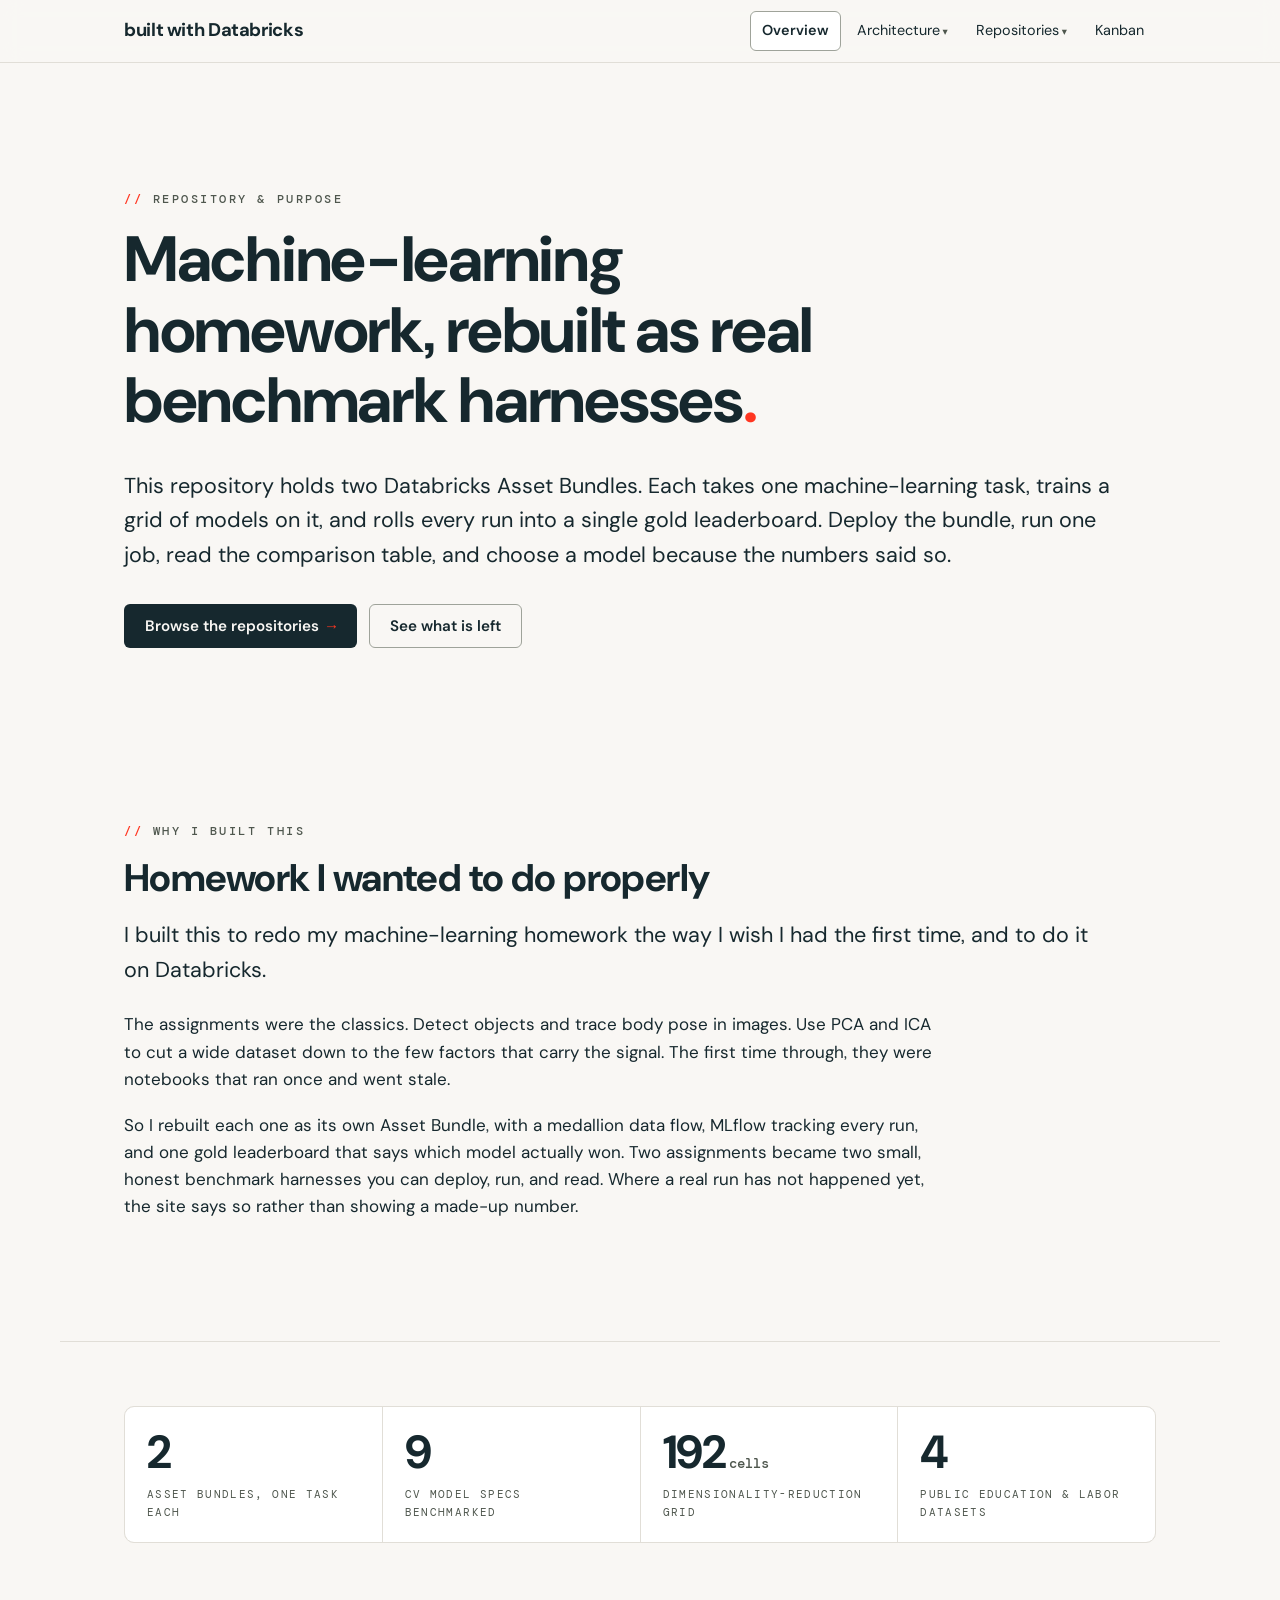
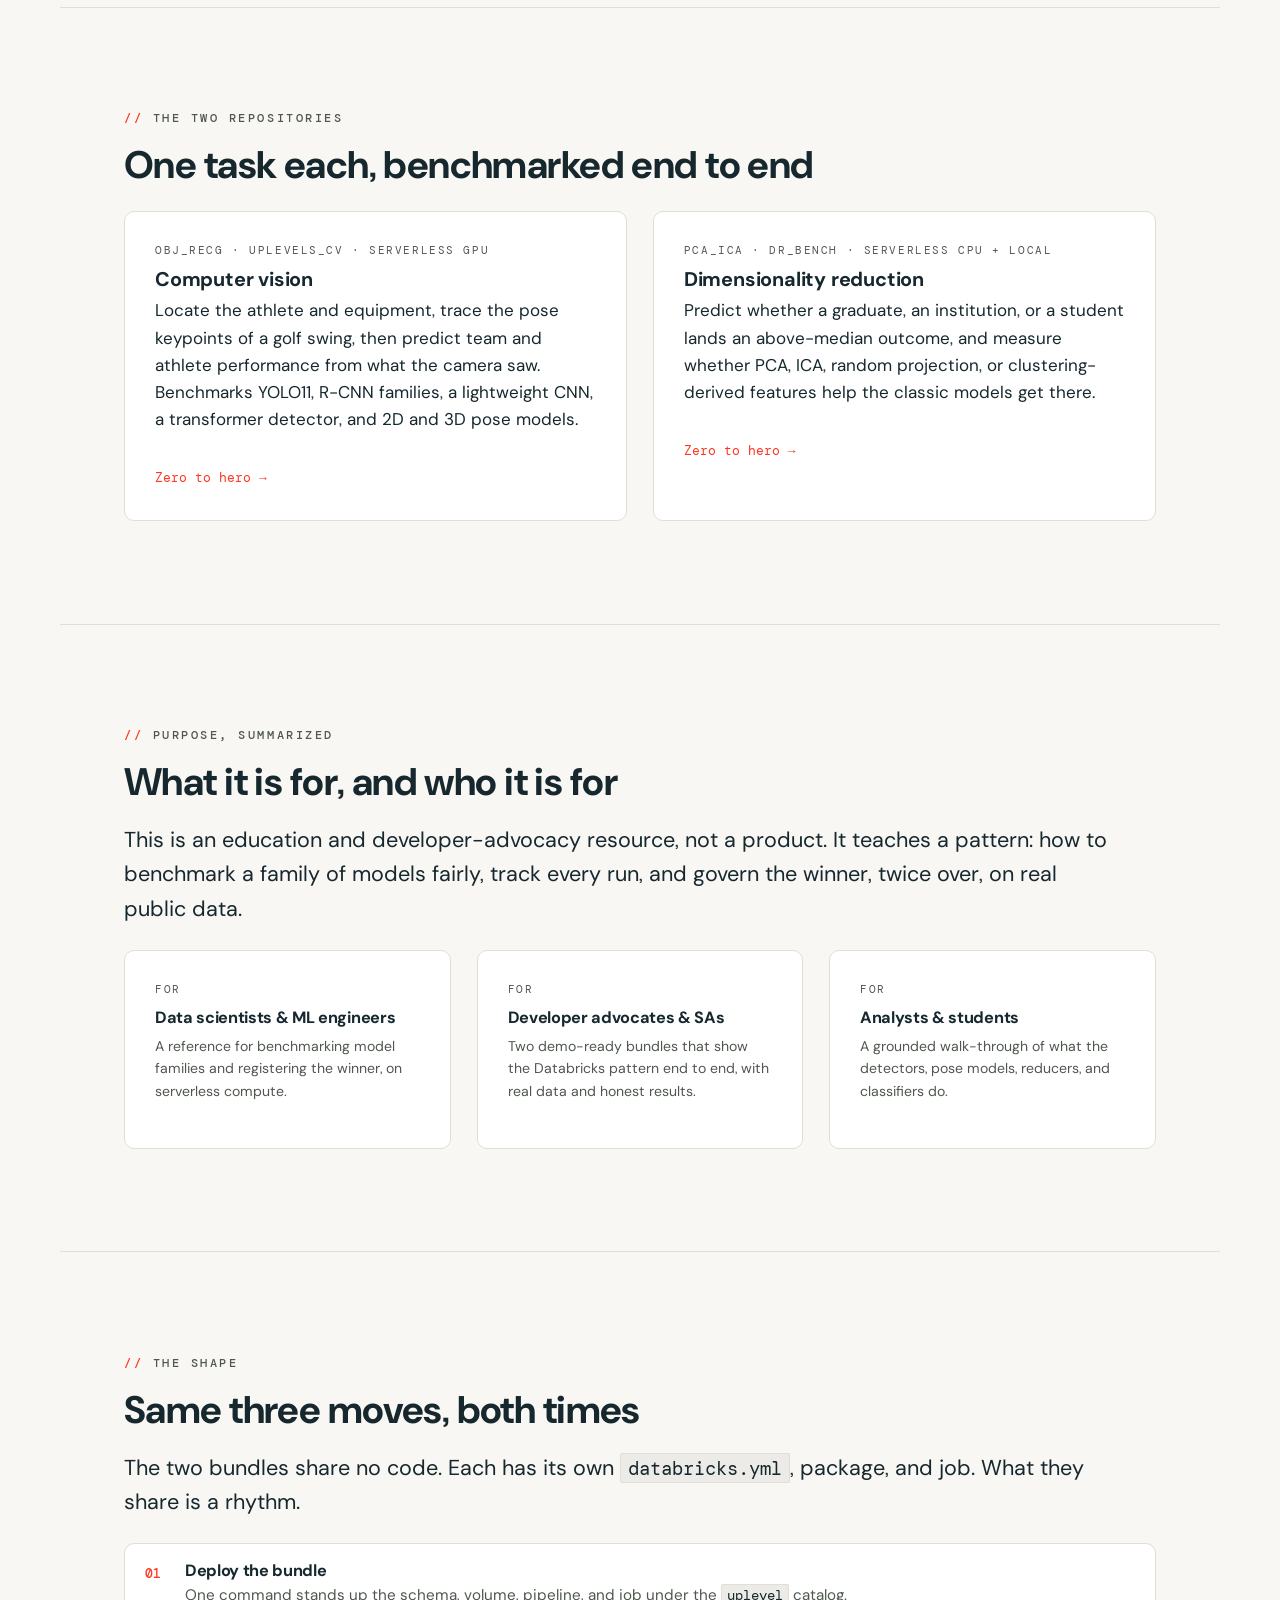
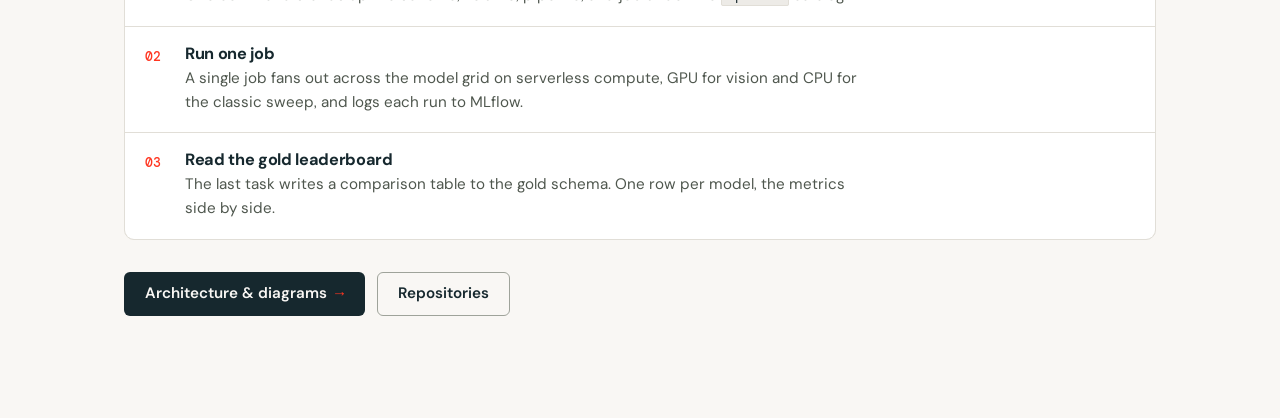
==== commit c5b12f8e: "updating site" ====
--- a/docs/index.html
+++ b/docs/index.html
@@ -102,7 +102,7 @@
     <h2>Same three moves, both times</h2>
     <p class="lead">The two bundles share no code. Each has its own <code>databricks.yml</code>, package, and job. What they share is a rhythm.</p>
     <div class="flow" data-od-id="shape-flow">
-      <div class="flow__step"><span class="flow__n">01</span><div><h4>Deploy the bundle</h4><p>One command stands up the schema, volume, pipeline, and job under the <code>rpeng_upleveling</code> catalog.</p></div></div>
+      <div class="flow__step"><span class="flow__n">01</span><div><h4>Deploy the bundle</h4><p>One command stands up the schema, volume, pipeline, and job under the <code>uplevel</code> catalog.</p></div></div>
       <div class="flow__step"><span class="flow__n">02</span><div><h4>Run one job</h4><p>A single job fans out across the model grid on serverless compute, GPU for vision and CPU for the classic sweep, and logs each run to MLflow.</p></div></div>
       <div class="flow__step"><span class="flow__n">03</span><div><h4>Read the gold leaderboard</h4><p>The last task writes a comparison table to the gold schema. One row per model, the metrics side by side.</p></div></div>
     </div>
